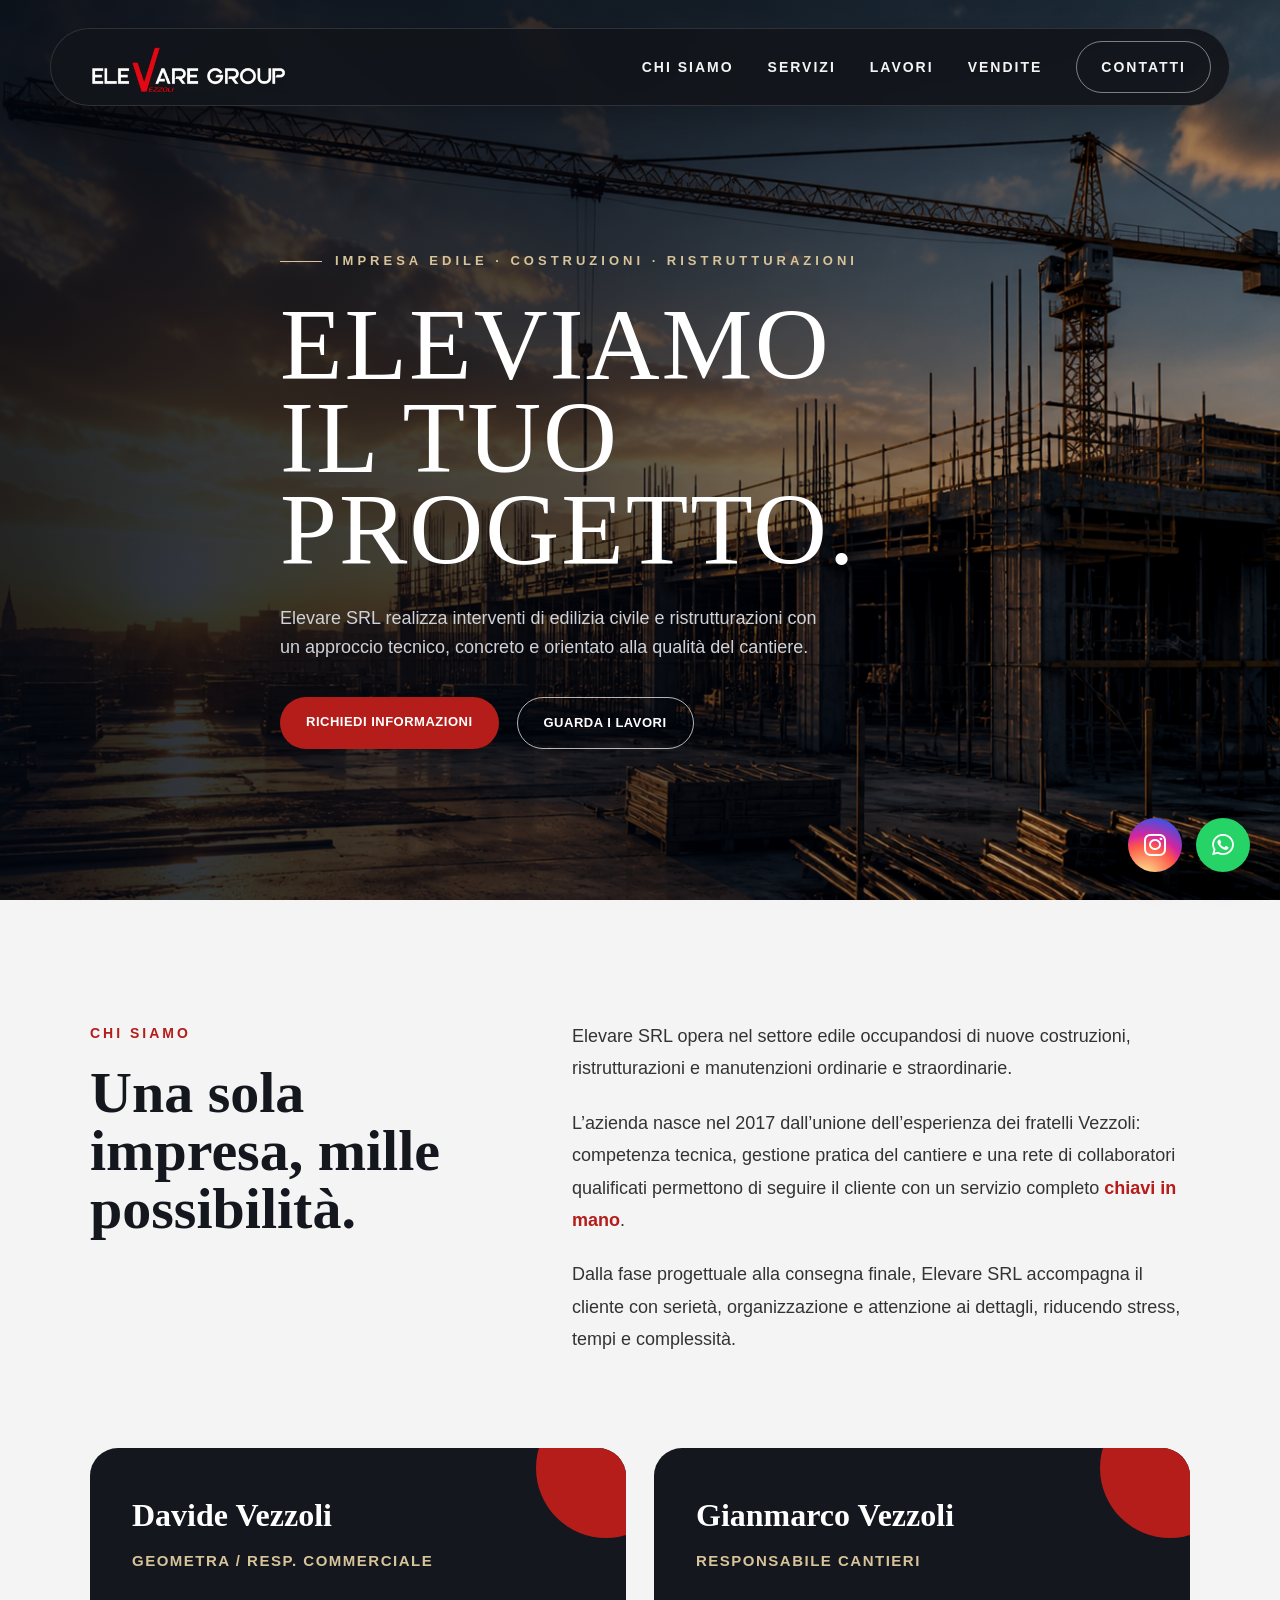
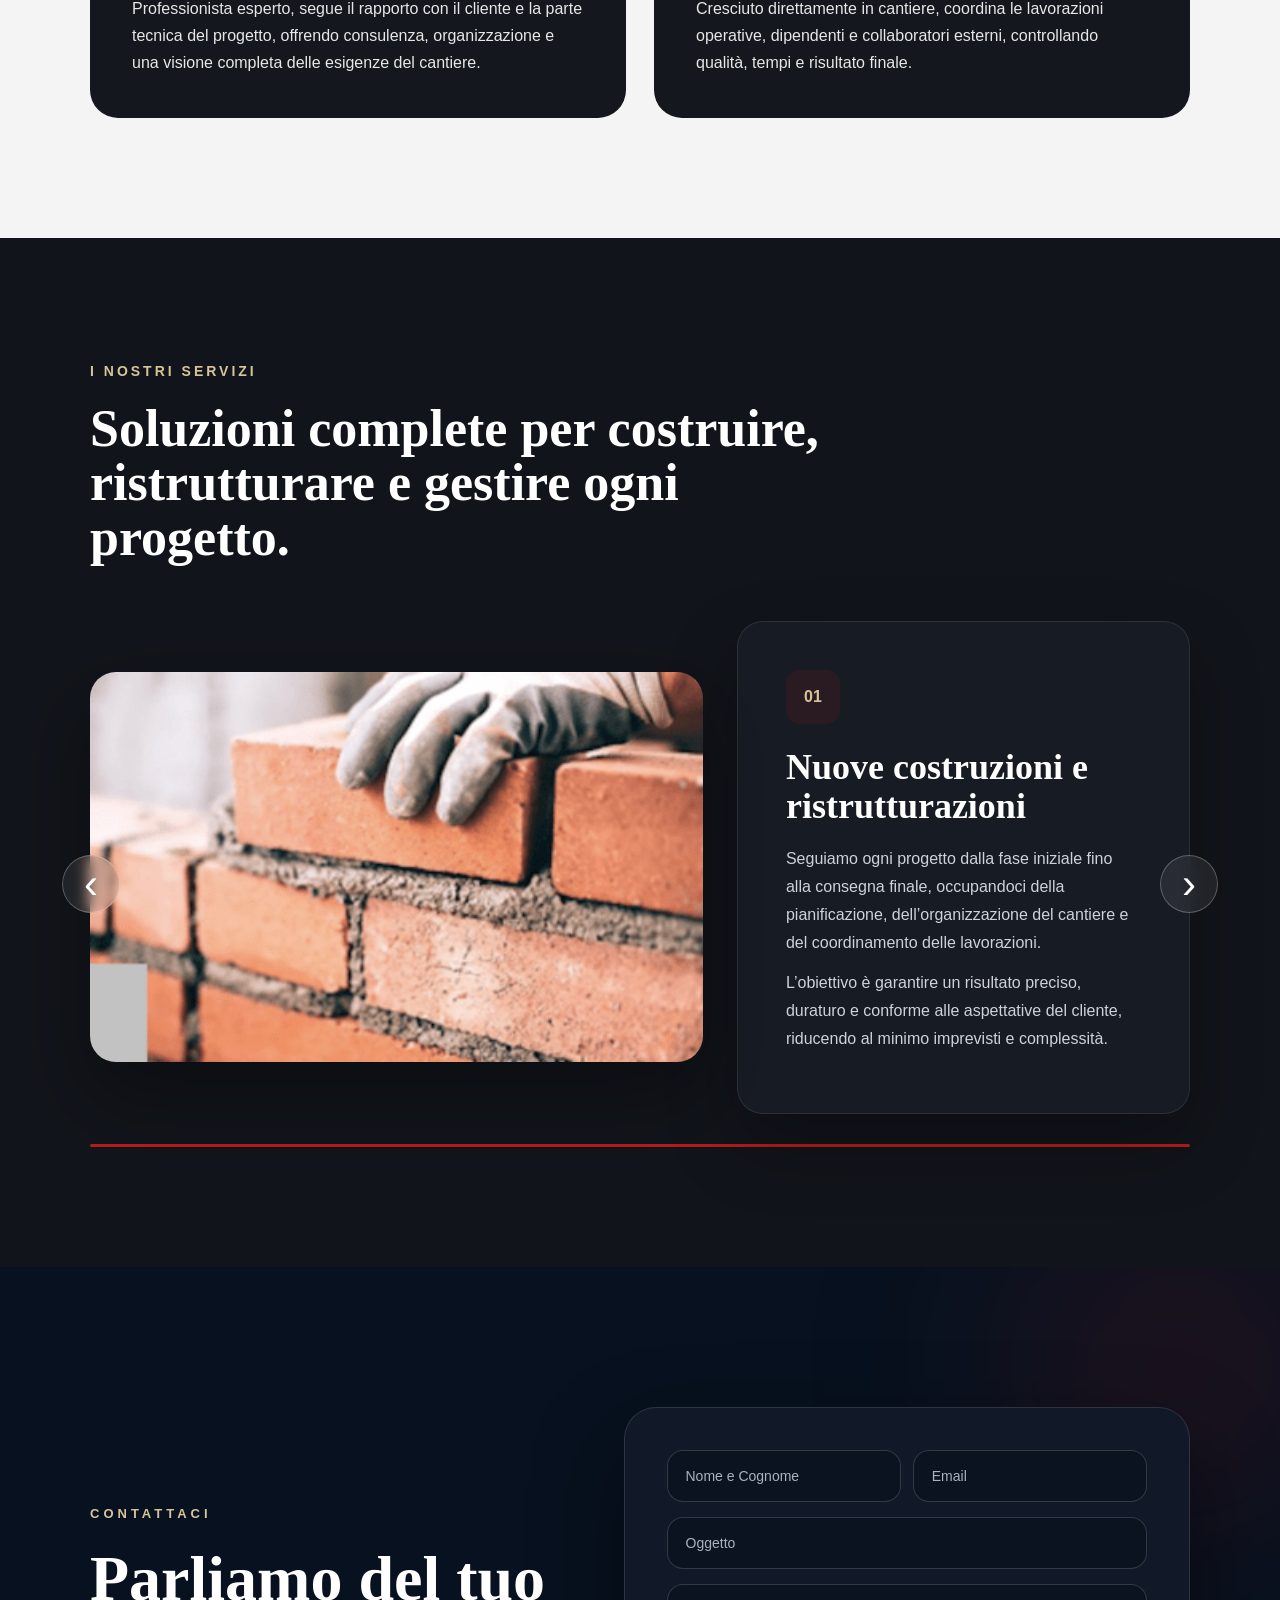
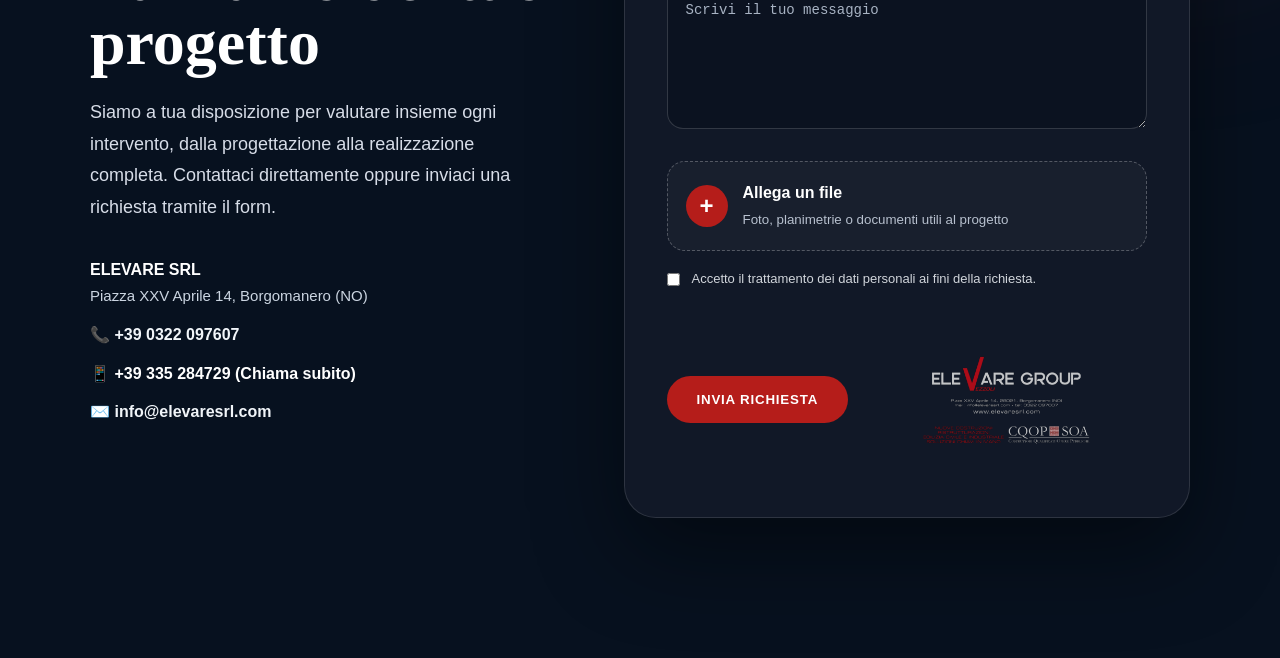
==== src/index.html @ e7abeb5a "aggiunto iubenda" ====
<!DOCTYPE html>
<html lang="it">

<head>
  <meta charset="UTF-8">
  <meta name="viewport" content="width=device-width, initial-scale=1.0">
  <title>Impresa Edile - Demo</title>

  <link rel="stylesheet" href="css/style.css">
  <script defer src="js/main.js"></script>
  <link rel="stylesheet" href="https://cdnjs.cloudflare.com/ajax/libs/font-awesome/6.5.0/css/all.min.css">
  <script defer src="js/include.js"></script>
  <script type="text/javascript"
    src="https://embeds.iubenda.com/widgets/48510498-5654-4aa4-aea5-aa3a579895fd.js"></script>
</head>

<body>

  <div id="header-placeholder"></div>

  <section class="hero">

    <div class="hero-bg"></div>

    <div class="container hero-content">
      <p class="hero-label">
        IMPRESA EDILE · COSTRUZIONI · RISTRUTTURAZIONI
      </p>

      <h1>
        ELEVIAMO<br>
        IL TUO<br>
        PROGETTO.
      </h1>

      <p class="hero-text">
        Elevare SRL realizza interventi di edilizia civile e ristrutturazioni
        con un approccio tecnico, concreto e orientato alla qualità del cantiere.
      </p>

      <div class="hero-buttons">
        <a href="#contatti" class="btn btn-red">RICHIEDI INFORMAZIONI</a>
        <a href="#lavori" class="btn btn-outline">GUARDA I LAVORI</a>
      </div>

    </div>

  </section>


  <section id="chi" class="about-section">
    <div class="container about-grid">

      <div class="about-title">
        <span>CHI SIAMO</span>
        <h2>Una sola impresa, mille possibilità.</h2>
      </div>

      <div class="about-text">
        <p>
          Elevare SRL opera nel settore edile occupandosi di nuove costruzioni,
          ristrutturazioni e manutenzioni ordinarie e straordinarie.
        </p>

        <p>
          L’azienda nasce nel 2017 dall’unione dell’esperienza dei fratelli Vezzoli:
          competenza tecnica, gestione pratica del cantiere e una rete di collaboratori
          qualificati permettono di seguire il cliente con un servizio completo
          <strong>chiavi in mano</strong>.
        </p>

        <p>
          Dalla fase progettuale alla consegna finale, Elevare SRL accompagna il cliente
          con serietà, organizzazione e attenzione ai dettagli, riducendo stress,
          tempi e complessità.
        </p>
      </div>

    </div>

    <div class="container responsabili">
      <div class="responsabile-card">
        <h3>Davide Vezzoli</h3>
        <h4>Geometra / Resp. commerciale</h4>
        <p>
          Professionista esperto, segue il rapporto con il cliente e la parte tecnica
          del progetto, offrendo consulenza, organizzazione e una visione completa
          delle esigenze del cantiere.
        </p>
      </div>

      <div class="responsabile-card">
        <h3>Gianmarco Vezzoli</h3>
        <h4>Responsabile cantieri</h4>
        <p>
          Cresciuto direttamente in cantiere, coordina le lavorazioni operative,
          dipendenti e collaboratori esterni, controllando qualità, tempi e risultato finale.
        </p>
      </div>
    </div>
  </section>

  <section id="servizi" class="services-slider-section">
    <div class="container">
      <div class="section-heading">
        <span>I NOSTRI SERVIZI</span>
        <h2>Soluzioni complete per costruire, ristrutturare e gestire ogni progetto.</h2>
      </div>

      <div class="services-slider">

        <button class="slider-btn prev" id="servicePrev">‹</button>

        <div class="services-wrapper">

          <div class="service-slide active">
            <div class="service-card-modern">
              <img src="image/nuove-costruzioni.png" alt="">
              <div class="content">
                <span>01</span>
                <h3>Nuove costruzioni e ristrutturazioni</h3>
                <p>Seguiamo ogni progetto dalla fase iniziale fino alla consegna finale, occupandoci della
                  pianificazione, dell’organizzazione del cantiere e del coordinamento delle lavorazioni.</p>
                <p>L’obiettivo è garantire un risultato preciso, duraturo e conforme alle aspettative del cliente,
                  riducendo al minimo imprevisti e complessità.</p>
              </div>
            </div>
          </div>

          <div class="service-slide">
            <div class="service-card-modern">
              <img src="image/materiali-finiture.png" alt="">
              <div class="content">
                <span>02</span>
                <h3>Materiali e finiture</h3>
                <p>Selezioniamo materiali affidabili e soluzioni tecniche adeguate per assicurare qualità strutturale e
                  resa estetica nel tempo.</p>
                <p>Ogni scelta viene valutata in base al progetto, per ottenere ambienti funzionali, curati nei dettagli
                  e coerenti con le esigenze del cliente.</p>
              </div>
            </div>
          </div>

          <div class="service-slide">
            <div class="service-card-modern">
              <img src="image/sistemi-tecnologici.png" alt="">
              <div class="content">
                <span>03</span>
                <h3>Sistemi tecnologici innovativi</h3>
                <p>Integriamo soluzioni moderne per migliorare comfort abitativo, efficienza energetica e gestione degli
                  spazi.</p>
                <p>Dall’impiantistica alle tecnologie costruttive, proponiamo interventi che rendono gli ambienti più
                  performanti e al passo con le esigenze attuali.</p>
              </div>
            </div>
          </div>

          <div class="service-slide">
            <div class="service-card-modern">
              <img src="image/retail-commerciale.png" alt="">
              <div class="content">
                <span>04</span>
                <h3>Retail, commerciale e industriale</h3>
                <p>Realizziamo interventi su negozi, uffici e spazi industriali, adattando ogni progetto alle specifiche
                  esigenze operative.</p>
                <p>Lavoriamo con organizzazione e tempi certi, garantendo continuità delle attività e risultati
                  funzionali e ben strutturati.</p>
              </div>
            </div>
          </div>

          <div class="service-slide">
            <div class="service-card-modern">
              <img src="image/gestione-pratiche.png" alt="">
              <div class="content">
                <span>05</span>
                <h3>Gestione pratiche</h3>
                <p>Affianchiamo il cliente nella gestione delle pratiche tecniche e burocratiche necessarie allo
                  sviluppo del progetto.</p>
                <p>Questo permette di semplificare il processo, evitare errori e affrontare ogni fase con maggiore
                  tranquillità e chiarezza.</p>
              </div>
            </div>
          </div>

          <div class="service-slide">
            <div class="service-card-modern">
              <img src="image/realizzazioni.png" alt="">
              <div class="content">
                <span>06</span>
                <h3>Chiavi in mano</h3>
                <p>Offriamo un servizio completo che comprende progettazione, gestione del cantiere e realizzazione
                  delle opere.</p>
                <p>Il cliente ha un unico referente e può contare su un lavoro coordinato, organizzato e pronto all’uso
                  senza ulteriori interventi.</p>
              </div>
            </div>
          </div>

        </div>

        <div class="slider-progress">
          <div class="progress-bar" id="progressBar"></div>
        </div>

        <button class="slider-btn next" id="serviceNext">›</button>

      </div>

      <div class="service-dots" id="serviceDots"></div>
    </div>
  </section>

  <div id="contact-placeholder"></div>

</body>

</html>
---- src/css/style.css ----
* {
  margin: 0;
  padding: 0;
  box-sizing: border-box;
}

html {
  scroll-behavior: smooth;
}

body {
  font-family: Arial, sans-serif;
  line-height: 1.6;
  background: #fff;
  color: #14171d;
}

.container {
  width: 90%;
  max-width: 1100px;
  margin: auto;
}

/* HEADER */

.site-header {
  position: fixed;
  top: 28px;
  left: 0;
  width: 100%;
  z-index: 9999;
  display: flex;
  justify-content: center;
  padding: 0 20px;
}

.header-pill {
  width: min(1180px, 100%);
  height: 78px;
  background: rgba(18, 21, 27, 0.92);
  border: 1px solid rgba(255, 255, 255, 0.12);
  border-radius: 42px;
  display: flex;
  align-items: center;
  justify-content: space-between;
  padding: 0 18px 0 32px;
  box-shadow: 0 18px 45px rgba(0, 0, 0, 0.25);
  backdrop-filter: blur(8px);
}

.logo img {
  height: 64px;
  width: auto;
  display: block;
}

.nav-menu {
  display: flex;
  align-items: center;
  gap: 34px;
}

.nav-menu a {
  color: #f4f4f4;
  text-decoration: none;
  font-size: 14px;
  font-weight: 800;
  letter-spacing: 2px;
  transition: 0.3s;
}

.nav-menu a:hover {
  color: #d7c49a;
}

.contact-link {
  border: 1px solid rgba(255, 255, 255, 0.45);
  padding: 14px 24px;
  border-radius: 30px;
}

.contact-link:hover {
  background: #fff;
  color: #111 !important;
}

.menu-toggle {
  display: none;
  background: none;
  color: white;
  border: 0;
  font-size: 30px;
  cursor: pointer;
}

/* HERO */

.hero {
  position: relative;
  min-height: 100vh;
  display: flex;
  align-items: center;
  overflow: hidden;
  background: #0f131a;
  color: white;
}

/* IMMAGINE FULLSCREEN */
.hero-bg {
  position: absolute;
  inset: 0;
  background: url("../image/hero.png") center/cover no-repeat;
  z-index: 0;
  filter: brightness(0.85) contrast(1.05);
}

/* OVERLAY SCURO PER LEGGIBILITÀ */
.hero-bg::after {
  content: "";
  position: absolute;
  inset: 0;
  background: linear-gradient(
    to right,
    rgba(10, 15, 25, 0.85) 0%,
    rgba(10, 15, 25, 0.65) 45%,
    rgba(10, 15, 25, 0.3) 75%,
    rgba(10, 15, 25, 0.1) 100%
  );
}

/* CONTENUTO */
.hero-content {
  position: relative;
  z-index: 2;
  padding-top: 100px;
  max-width: 720px;
}

/* LABEL */
.hero-label {
  font-size: 13px;
  letter-spacing: 4px;
  font-weight: 800;
  color: #d7c49a;
  margin-bottom: 28px;
  position: relative;
  padding-left: 55px;
}

.hero-label::before {
  content: "";
  width: 42px;
  height: 1px;
  background: #d7c49a;
  position: absolute;
  left: 0;
  top: 50%;
}

/* TITOLO */
.hero h1 {
  font-family: Georgia, "Times New Roman", serif;
  font-size: clamp(58px, 8vw, 110px);
  line-height: 0.9;
  letter-spacing: 2px;
  font-weight: 500;
  margin-bottom: 28px;
}

/* TESTO */
.hero-text {
  max-width: 540px;
  font-size: 18px;
  line-height: 1.6;
  color: #cfd2d8;
  margin-bottom: 35px;
}

/* BOTTONI */
.hero-buttons {
  display: flex;
  gap: 18px;
  flex-wrap: wrap;
}

.btn {
  display: inline-block;
  padding: 15px 26px;
  border-radius: 40px;
  font-size: 13px;
  font-weight: 800;
  text-decoration: none;
  letter-spacing: 0.5px;
  transition: 0.3s ease;
}

.btn-red {
  background: #b51d1a;
  color: white;
}

.btn-red:hover {
  background: #8f1715;
}

.btn-outline {
  color: white;
  border: 1px solid rgba(255, 255, 255, 0.7);
}

.btn-outline:hover {
  background: rgba(255, 255, 255, 0.1);
}

/* MOBILE */
@media (max-width: 900px) {
  .hero-content {
    padding-top: 140px;
  }

  .hero h1 {
    font-size: 48px;
  }

  .hero-text {
    font-size: 16px;
  }
}

/* SOCIAL */

.social-fixed {
  position: fixed;
  right: 30px;
  bottom: 28px;
  display: flex;
  gap: 14px;
  z-index: 9999;
}

.social-fixed a {
  width: 54px;
  height: 54px;
  border-radius: 50%;
  color: white;
  display: grid;
  place-items: center;
  font-size: 25px;
  text-decoration: none;
  box-shadow: 0 10px 25px rgba(0, 0, 0, 0.25);
}

.instagram {
  background: radial-gradient(
    circle at 30% 110%,
    #fdf497 0%,
    #fd5949 45%,
    #d6249f 60%,
    #285aeb 90%
  );
}

.whatsapp {
  background: #25d366;
}

/* CHI SIAMO */

.about-section {
  background: #f4f4f4;
  padding: 120px 0;
}

.about-grid {
  display: grid;
  grid-template-columns: 0.8fr 1.2fr;
  gap: 70px;
  align-items: start;
}

.about-title span,
.section-heading span {
  color: #b51d1a;
  font-weight: 900;
  letter-spacing: 3px;
  font-size: 14px;
}

.about-title h2 {
  margin-top: 18px;
  font-family: Georgia, "Times New Roman", serif;
  font-size: 58px;
  line-height: 1;
  color: #14171d;
  max-width: 420px;
}

.about-text p {
  font-size: 18px;
  line-height: 1.8;
  color: #333;
  margin-bottom: 22px;
}

.about-text strong {
  color: #b51d1a;
}

.responsabili {
  margin-top: 70px;
  display: grid;
  grid-template-columns: repeat(2, 1fr);
  gap: 28px;
}

.responsabile-card {
  background: #14171d;
  color: white;
  padding: 42px;
  border-radius: 28px;
  position: relative;
  overflow: hidden;
}

.responsabile-card::before {
  content: "";
  position: absolute;
  width: 140px;
  height: 140px;
  background: #b51d1a;
  border-radius: 50%;
  right: -50px;
  top: -50px;
}

.responsabile-card h3 {
  font-family: Georgia, "Times New Roman", serif;
  font-size: 32px;
  margin-bottom: 8px;
  position: relative;
  z-index: 1;
}

.responsabile-card h4 {
  color: #d7c49a;
  font-size: 15px;
  text-transform: uppercase;
  letter-spacing: 1.5px;
  margin-bottom: 22px;
  position: relative;
  z-index: 1;
}

.responsabile-card p {
  font-size: 16px;
  line-height: 1.7;
  color: #e7e7e7;
  position: relative;
  z-index: 1;
}

/* SERVIZI SLIDER */

.services-slider-section {
  background: #11141a;
  color: white;
  padding: 120px 0;
  overflow: hidden;
}

.services-slider-section .section-heading {
  max-width: 760px;
  margin-bottom: 55px;
}

.services-slider-section .section-heading span {
  color: #d7c49a;
  font-weight: 900;
  letter-spacing: 3px;
  font-size: 14px;
}

.services-slider-section .section-heading h2 {
  margin-top: 18px;
  font-family: Georgia, "Times New Roman", serif;
  font-size: 52px;
  line-height: 1.05;
  color: white;
}

.services-slider {
  position: relative;
  min-height: 520px;
}

.services-wrapper {
  position: relative;
}

.service-slide {
  display: none;
}

.service-slide.active {
  display: grid;
  grid-template-columns: 1.15fr 0.85fr;
  gap: 34px;
  align-items: center;
  animation: slideFade 0.7s cubic-bezier(0.22, 0.61, 0.36, 1);
}

@keyframes slideFade {
  from {
    opacity: 0;
    transform: translateY(18px) scale(0.98);
  }

  to {
    opacity: 1;
    transform: translateY(0) scale(1);
  }
}

.service-card-modern {
  display: contents;
}

.service-card-modern img {
  width: 100%;
  height: 390px;
  object-fit: cover;
  border-radius: 26px;
  box-shadow: 0 35px 80px rgba(0, 0, 0, 0.35);
  filter: grayscale(15%);
}

.service-card-modern .content {
  background: #171b23;
  border: 1px solid rgba(255, 255, 255, 0.09);
  border-radius: 26px;
  padding: 48px;
  box-shadow: 0 30px 70px rgba(0, 0, 0, 0.28);
}

.service-card-modern span {
  display: inline-flex;
  align-items: center;
  justify-content: center;
  width: 54px;
  height: 54px;
  border-radius: 14px;
  background: rgba(181, 29, 26, 0.12);
  color: #d7c49a;
  font-weight: 900;
  margin-bottom: 24px;
}

.service-card-modern h3 {
  font-family: Georgia, "Times New Roman", serif;
  font-size: 36px;
  line-height: 1.1;
  color: white;
  margin-bottom: 18px;
}

.service-card-modern p {
  font-size: 16px;
  color: #cfd2d8;
  line-height: 1.75;
  margin-bottom: 12px;
}

.slider-btn {
  position: absolute;
  top: 50%;
  transform: translateY(-50%);
  z-index: 5;
  width: 58px;
  height: 58px;
  border-radius: 50%;
  border: 1px solid rgba(255, 255, 255, 0.25);
  background: rgba(255, 255, 255, 0.08);
  color: white;
  font-size: 42px;
  cursor: pointer;
  backdrop-filter: blur(8px);
  transition: 0.3s;
}

.slider-btn:hover {
  background: #b51d1a;
}

.slider-btn.prev {
  left: -28px;
}

.slider-btn.next {
  right: -28px;
}

.slider-progress {
  width: 100%;
  height: 3px;
  background: rgba(255, 255, 255, 0.15);
  margin-top: 30px;
  border-radius: 10px;
  overflow: hidden;
}

.progress-bar {
  height: 100%;
  width: 0%;
  background: #b51d1a;
  transition: width linear;
}

/* RESPONSIVE */

@media (max-width: 900px) {
  .hero-dark {
    width: 100%;
    clip-path: none;
    background: rgba(20, 23, 29, 0.88);
  }

  .hero-image {
    width: 100%;
  }

  .hero-content {
    padding-top: 120px;
  }

  .hero h1 {
    font-size: 58px;
  }

  .hero-text {
    font-size: 17px;
  }

  .hero-buttons {
    flex-direction: column;
    align-items: flex-start;
  }

  .year-bg {
    left: 20px;
    bottom: -45px;
    font-size: 110px;
  }

  .about-grid,
  .responsabili {
    grid-template-columns: 1fr;
  }

  .about-title h2 {
    font-size: 42px;
  }

  .service-slide.active {
    grid-template-columns: 1fr;
  }

  .service-card-modern img {
    height: 280px;
  }

  .service-card-modern .content {
    padding: 32px;
  }

  .service-card-modern h3 {
    font-size: 30px;
  }

  .slider-btn.prev {
    left: 12px;
  }

  .slider-btn.next {
    right: 12px;
  }
}

@media (max-width: 850px) {
  .site-header {
    top: 14px;
  }

  .header-pill {
    height: 68px;
    padding: 0 20px;
  }

  .logo img {
    height: 52px;
  }

  .nav-menu {
    position: absolute;
    top: 82px;
    left: 20px;
    right: 20px;
    background: rgba(18, 21, 27, 0.98);
    border-radius: 26px;
    padding: 25px;
    display: none;
    flex-direction: column;
    align-items: flex-start;
  }

  .nav-menu.active {
    display: flex;
  }

  .menu-toggle {
    display: block;
  }
}

@media (max-width: 600px) {
  .service-card-modern .content {
    padding: 28px;
  }

  .service-card-modern h3 {
    font-size: 26px;
  }

  .slider-btn {
    width: 46px;
    height: 46px;
    font-size: 32px;
  }

  .social-fixed {
    right: 18px;
    bottom: 18px;
  }

  .social-fixed a {
    width: 48px;
    height: 48px;
  }
}

/* CONTACT PREMIUM */

.contact-section {
  background: #07111f;
  padding: 140px 0;
  position: relative;
  overflow: hidden;
}

.contact-section::before {
  content: "";
  position: absolute;
  width: 520px;
  height: 520px;
  background: radial-gradient(circle, rgba(181, 29, 26, 0.18), transparent 70%);
  top: -160px;
  right: -160px;
  filter: blur(90px);
}

.contact-grid {
  position: relative;
  z-index: 1;
  display: grid;
  grid-template-columns: 0.9fr 1.1fr;
  gap: 70px;
  align-items: center;
}

/* TESTO */

.contact-info span {
  color: #d7c49a;
  letter-spacing: 4px;
  font-size: 13px;
  font-weight: 900;
}

.contact-info h2 {
  font-family: Georgia, "Times New Roman", serif;
  font-size: 64px;
  line-height: 1;
  color: #ffffff;
  margin: 22px 0;
}

.contact-info p {
  color: #d7dde8;
  font-size: 18px;
  line-height: 1.75;
  max-width: 460px;
}

.contact-details {
  margin-top: 34px;
  display: flex;
  flex-direction: column;
  gap: 13px;
}

.contact-details strong {
  color: #ffffff;
}

.contact-details p {
  color: #cbd5e1;
  font-size: 15px;
}

.contact-details a {
  color: #f1f5f9;
  text-decoration: none;
  font-weight: 700;
  transition: 0.3s;
}

.contact-details a:hover {
  color: #d7c49a;
}

.primary-call {
  color: #ffffff !important;
}

/* FORM CARD */

.contact-form {
  background: #111827;
  border: 1px solid rgba(255, 255, 255, 0.12);
  border-radius: 32px;
  padding: 42px;
  box-shadow: 0 35px 90px rgba(0, 0, 0, 0.45);
}

/* INPUT */

.contact-form input,
.contact-form textarea {
  width: 100%;
  padding: 17px 18px;
  border-radius: 16px;
  border: 1px solid rgba(255, 255, 255, 0.16);
  background: #0b1220;
  color: #ffffff;
  margin-bottom: 15px;
  font-size: 14px;
  outline: none;
}

.contact-form input::placeholder,
.contact-form textarea::placeholder {
  color: #a8b3c3;
}

.contact-form input:focus,
.contact-form textarea:focus {
  border-color: #b51d1a;
  box-shadow: 0 0 0 1px #b51d1a;
}

.contact-form textarea {
  min-height: 145px;
  resize: vertical;
}

/* ROW */

.form-row {
  display: flex;
  gap: 12px;
}

.form-row input {
  flex: 1;
}

/* FILE */

.file-upload {
  background: rgba(255, 255, 255, 0.03);
  border: 1px dashed rgba(255, 255, 255, 0.26);
  padding: 18px;
  border-radius: 18px;
  display: flex;
  align-items: center;
  gap: 15px;
  cursor: pointer;
  margin-top: 10px;
  margin-bottom: 18px;
  color: #ffffff;
}

.file-upload input {
  display: none;
}

.file-upload span {
  min-width: 42px;
  height: 42px;
  border-radius: 50%;
  background: #b51d1a;
  display: grid;
  place-items: center;
  font-size: 24px;
  font-weight: 800;
}

.file-upload strong {
  color: #ffffff;
  display: block;
}

.file-upload small {
  color: #b7c0ce;
}

/* PRIVACY */

.privacy-check {
  display: flex;
  gap: 12px;
  align-items: flex-start;
  font-size: 13px;
  line-height: 1.5;
  margin: 18px 0 24px;
  color: #d1d5db;
}

.privacy-check input {
  width: auto;
  margin-top: 4px;
}

/* BUTTON */

.submit-btn {
  background: #b51d1a;
  color: white;
  padding: 16px 30px;
  border-radius: 40px;
  border: none;
  font-weight: 900;
  letter-spacing: 0.8px;
  cursor: pointer;
  transition: 0.3s;
}

.submit-btn:hover {
  transform: translateY(-2px);
  background: #d62825;
}

/* MOBILE */

@media (max-width: 900px) {
  .contact-section {
    padding: 90px 0;
  }

  .contact-grid {
    grid-template-columns: 1fr;
  }

  .contact-info h2 {
    font-size: 42px;
  }

  .form-row {
    flex-direction: column;
    gap: 0;
  }

  .contact-form {
    padding: 28px;
  }
}

.contact-brand {
  margin-top: 50px;
}

.contact-brand img {
  width: 100%;
  max-width: 420px;
  border-radius: 18px;
  opacity: 0.9;
  transition: 0.3s ease;
}

.contact-brand img:hover {
  opacity: 1;
  transform: translateY(-4px);
}

.submit-area {
  display: flex;
  align-items: center;
  gap: 25px;
  margin-top: 10px;
}

.submit-logo {
  height: 150px;
  opacity: 0.75;
  transition: 0.3s ease;
}

.submit-logo:hover {
  opacity: 1;
  transform: translateY(-2px);
}

@media (max-width: 600px) {
  .submit-area {
    flex-direction: column;
    align-items: flex-start;
    gap: 22px;
  }

  .submit-btn {
    width: 100%;
    max-width: 220px;
    text-align: center;
  }

  .submit-logo {
    height: auto;
    width: 100%;
    max-width: 230px;
    align-self: center;
    opacity: 0.75;
  }

  .social-fixed {
    right: 18px;
    bottom: 18px;
  }
}
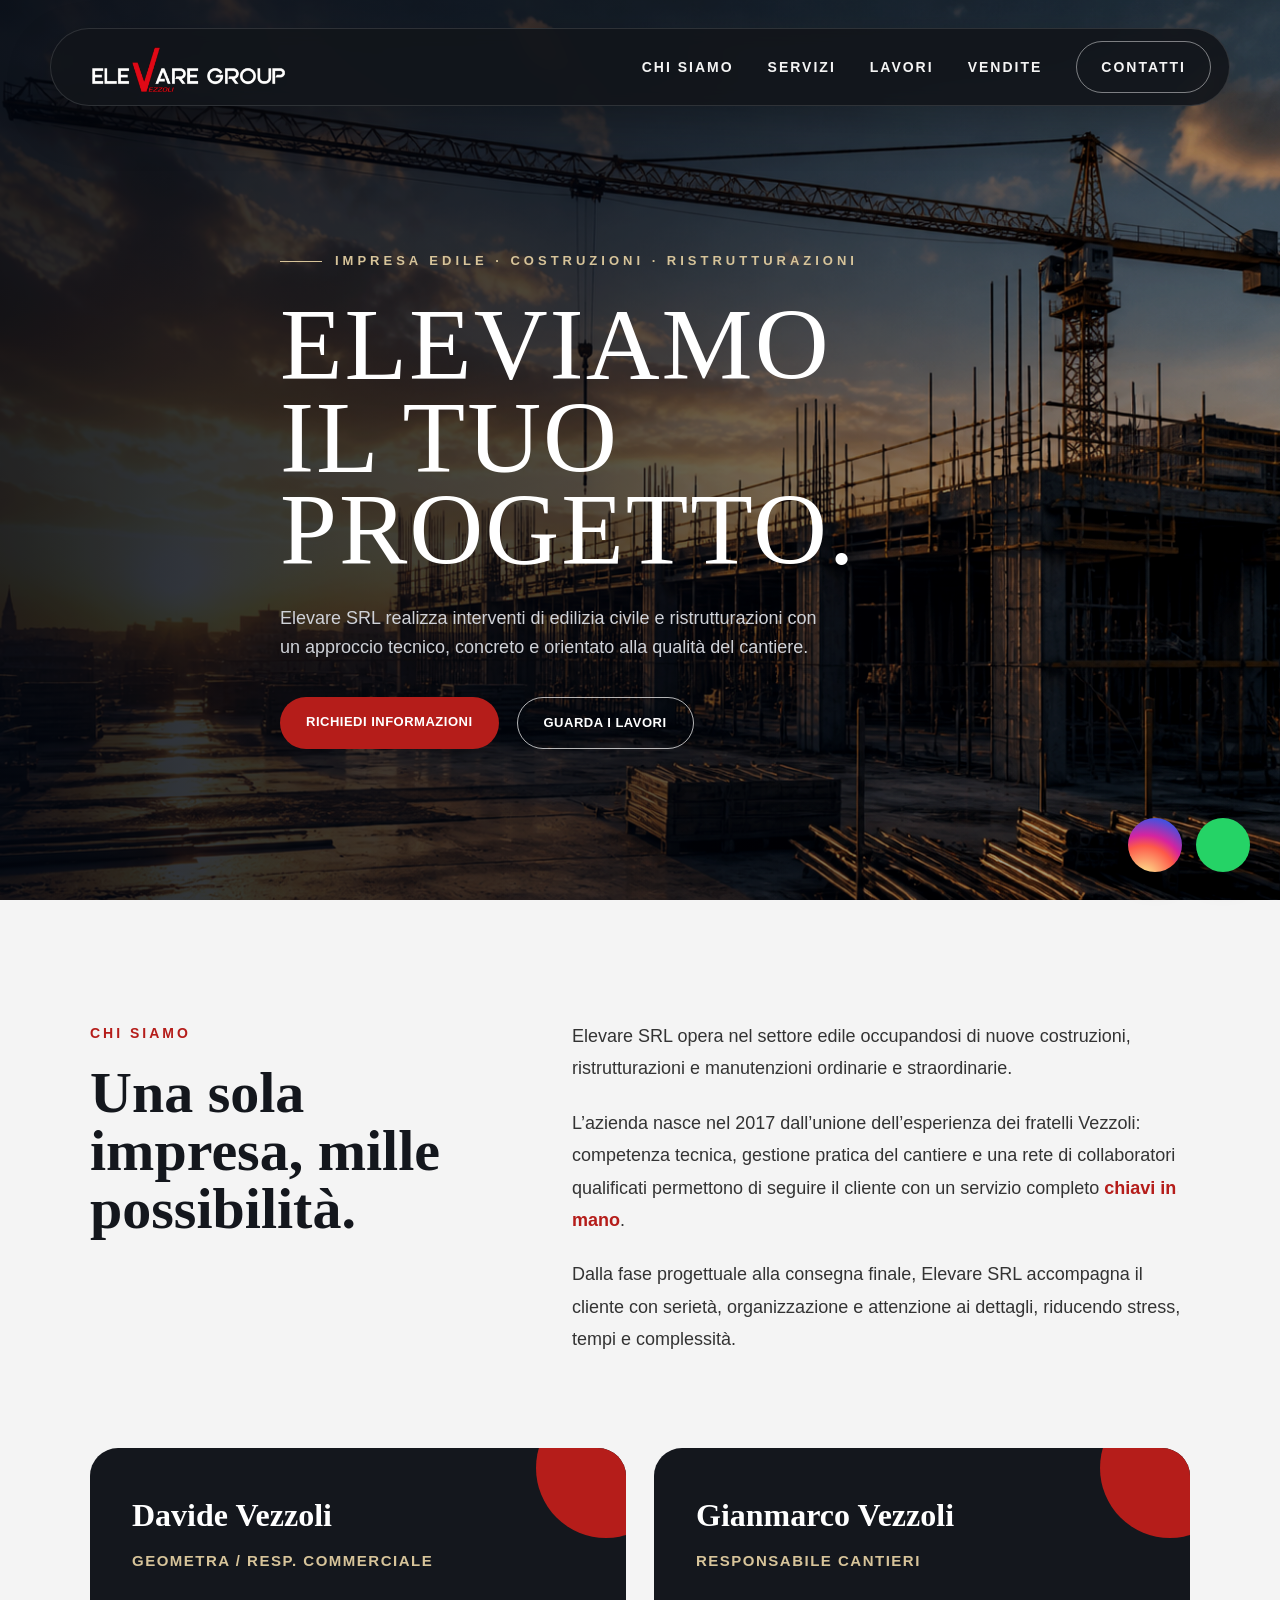
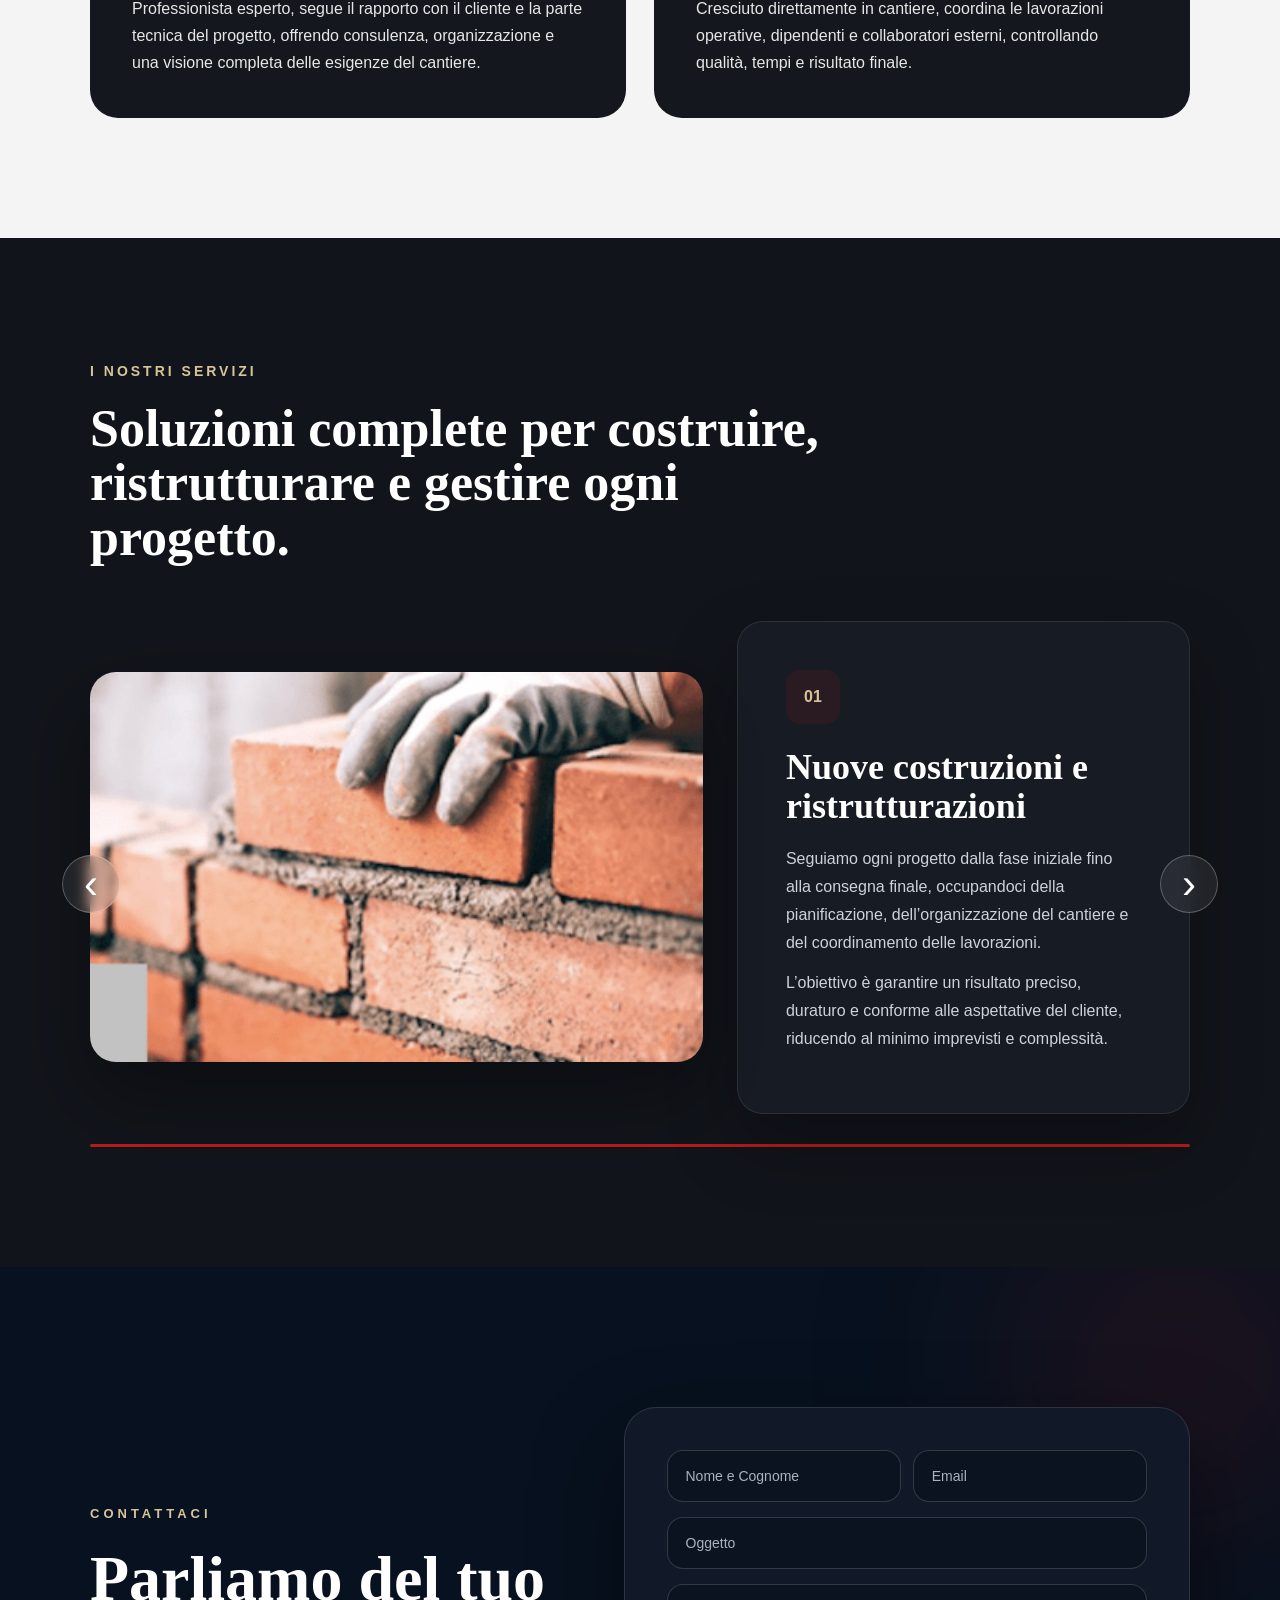
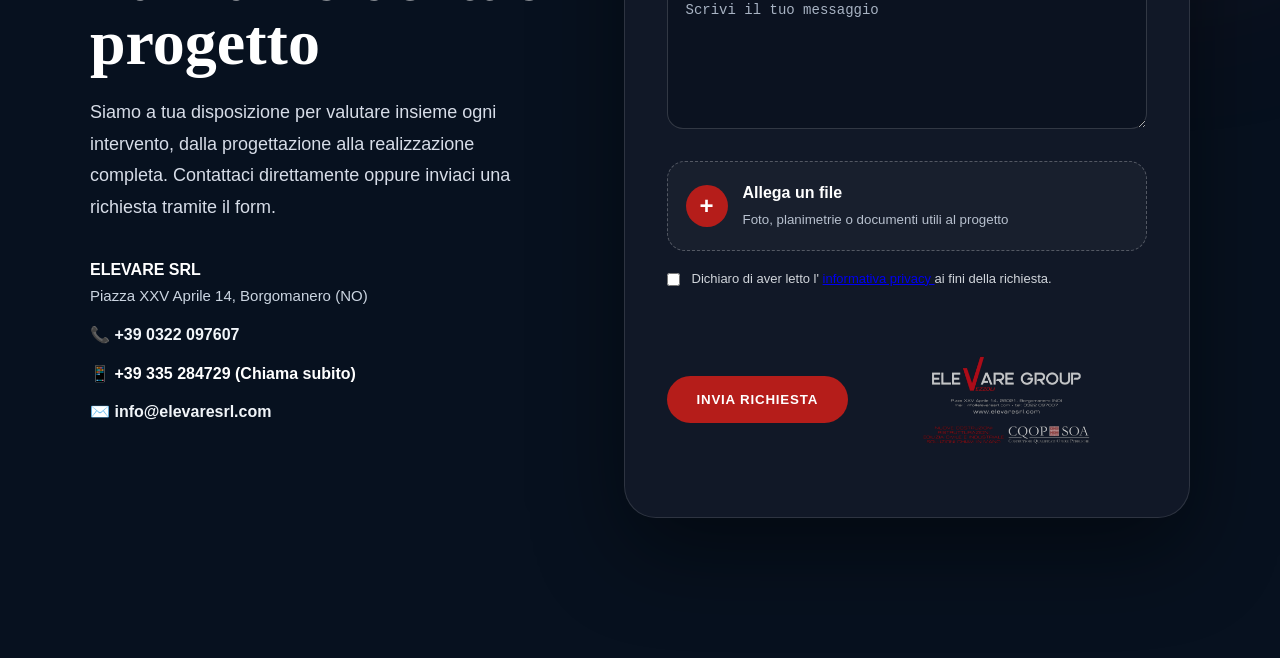
==== commit 3599564a: "tolto clodfire" ====
--- a/src/index.html
+++ b/src/index.html
@@ -8,8 +8,8 @@
 
   <link rel="stylesheet" href="css/style.css">
   <script defer src="js/main.js"></script>
-  <link rel="stylesheet" href="https://cdnjs.cloudflare.com/ajax/libs/font-awesome/6.5.0/css/all.min.css">
   <script defer src="js/include.js"></script>
+  <script src="js/iubenda.js"></script>
   <script type="text/javascript"
     src="https://embeds.iubenda.com/widgets/48510498-5654-4aa4-aea5-aa3a579895fd.js"></script>
 </head>
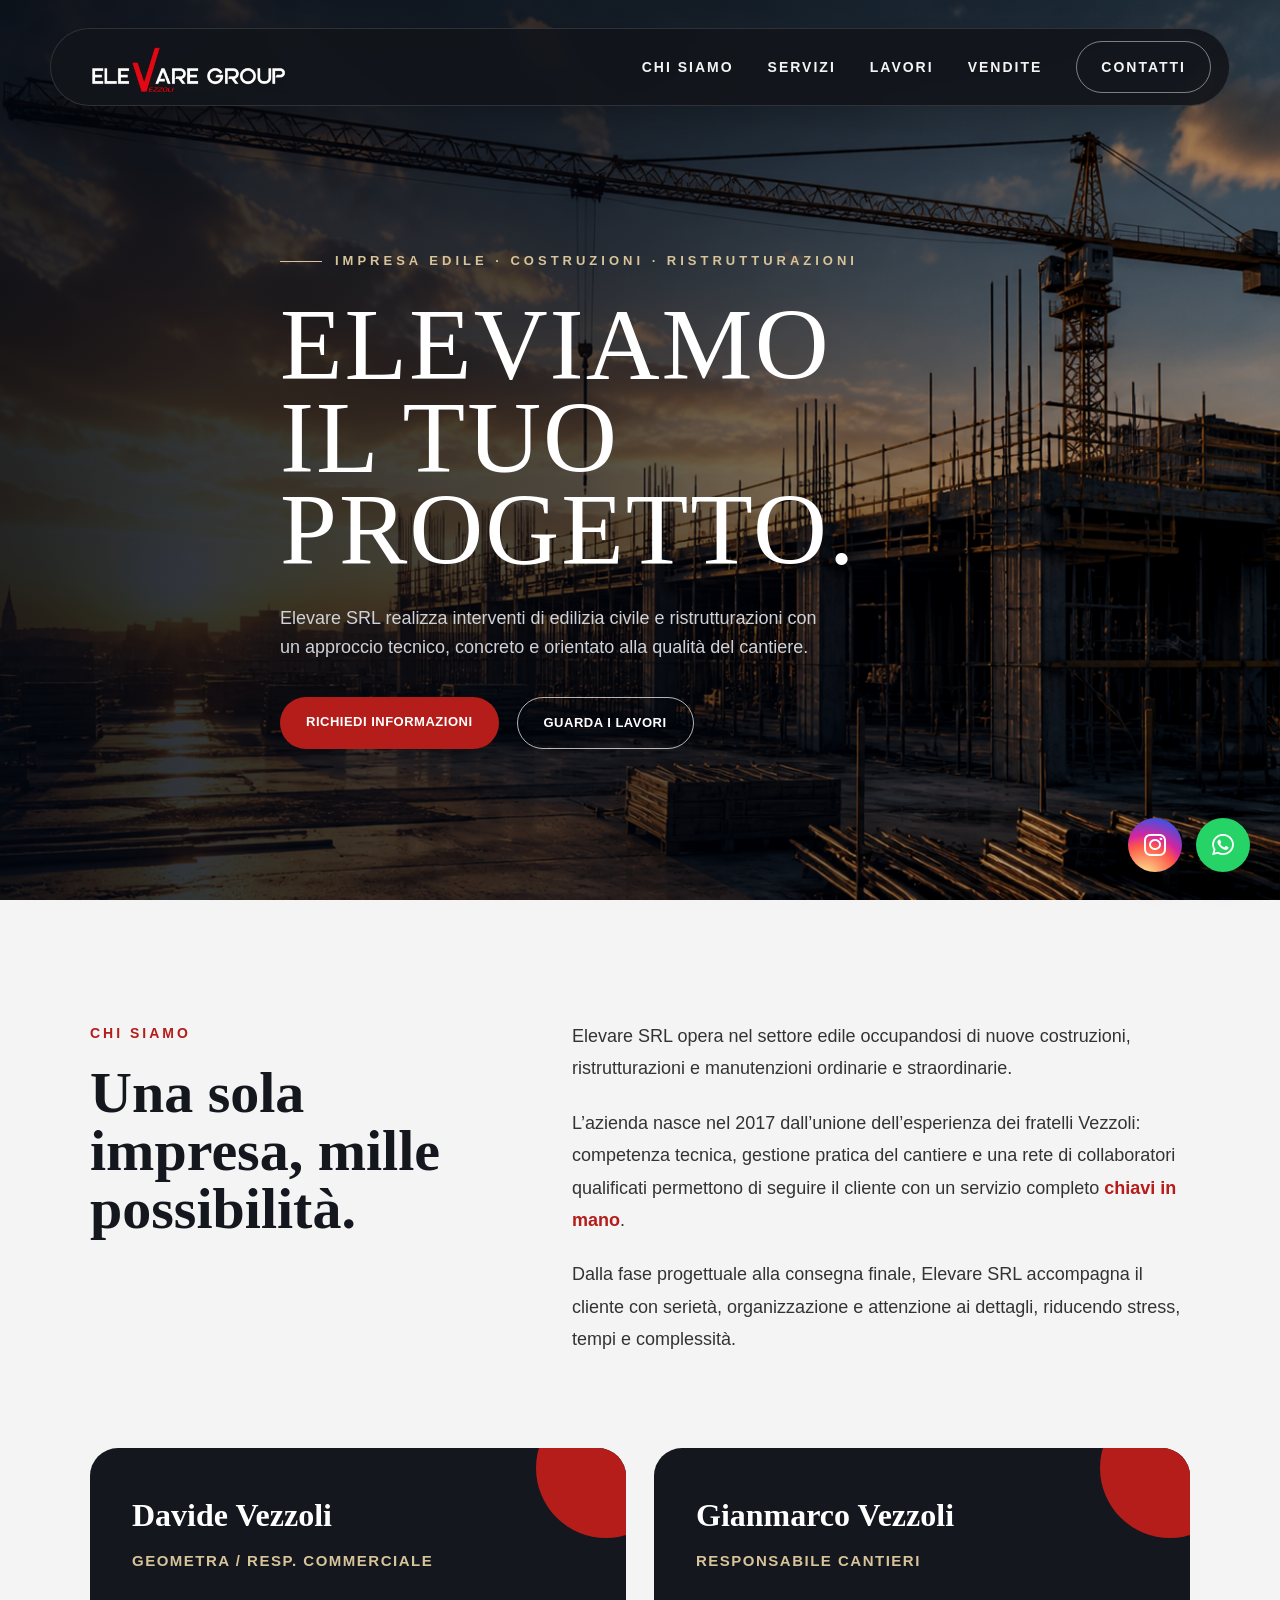
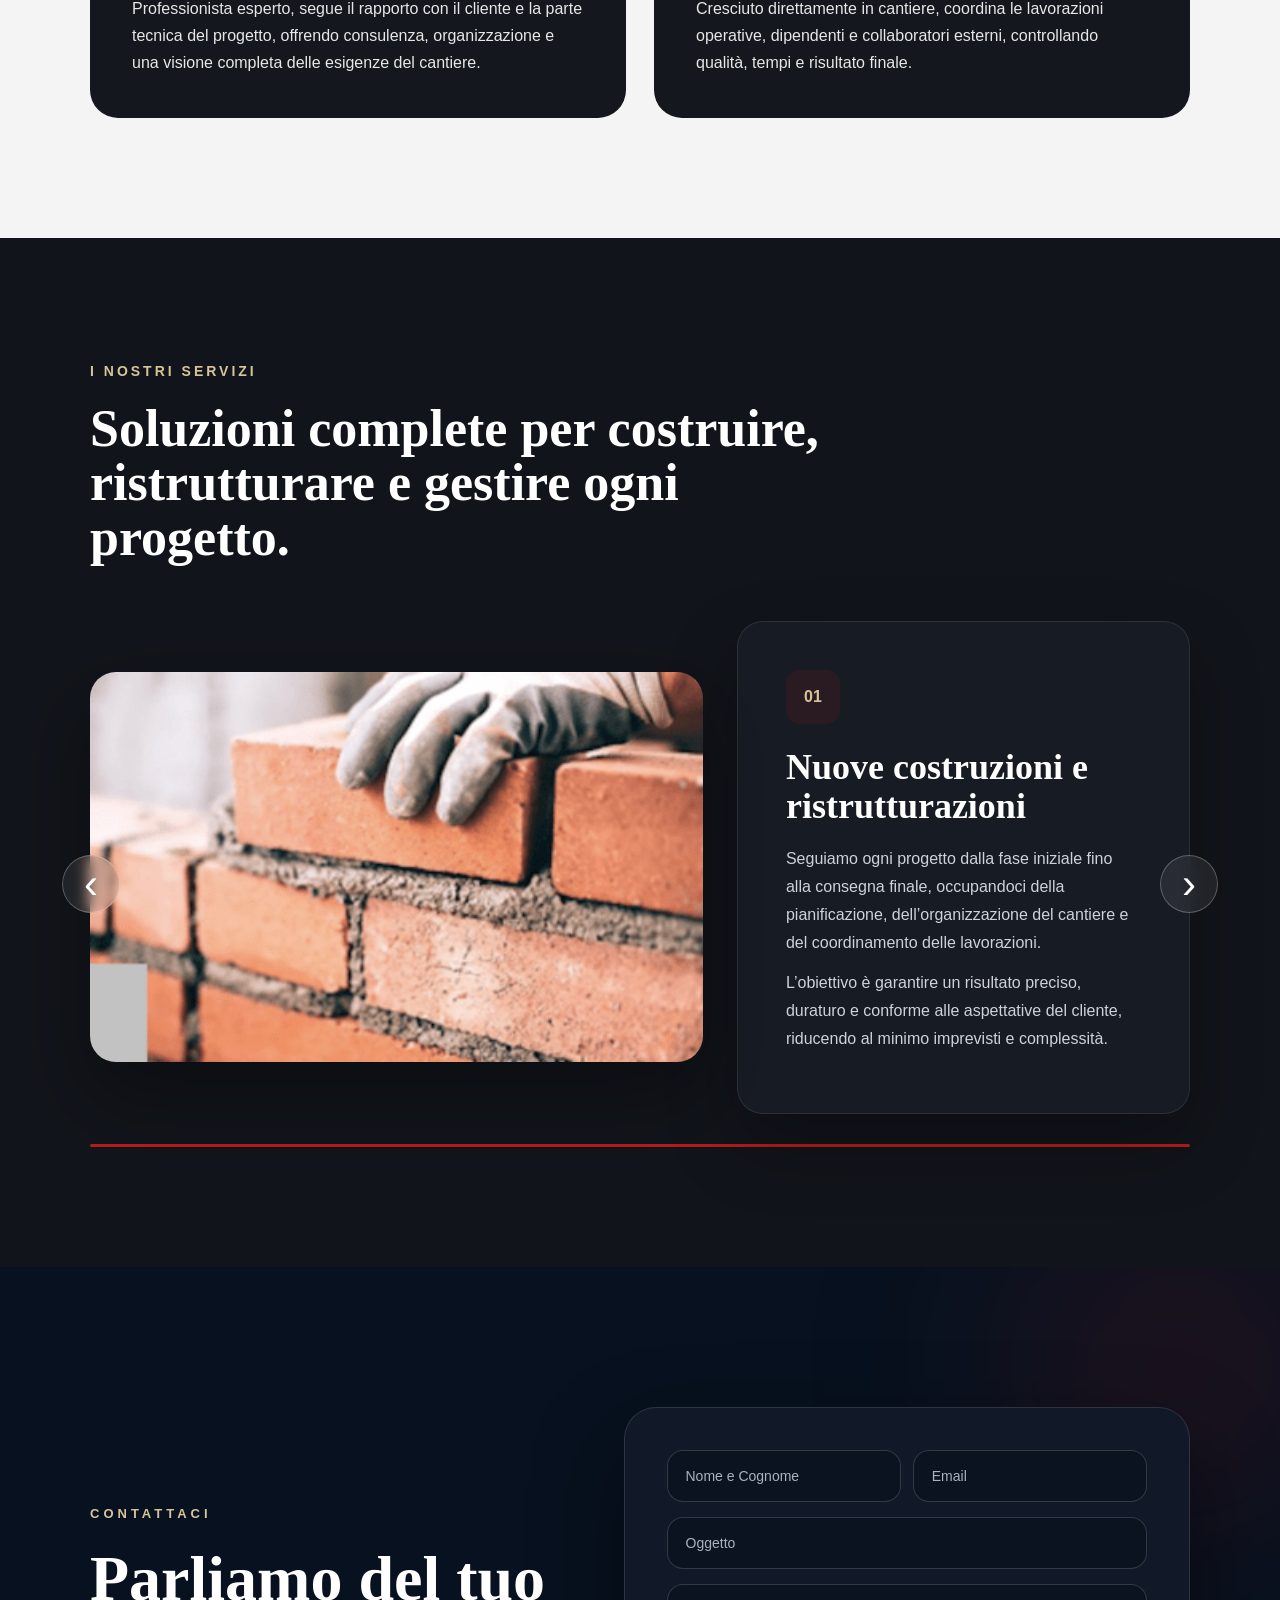
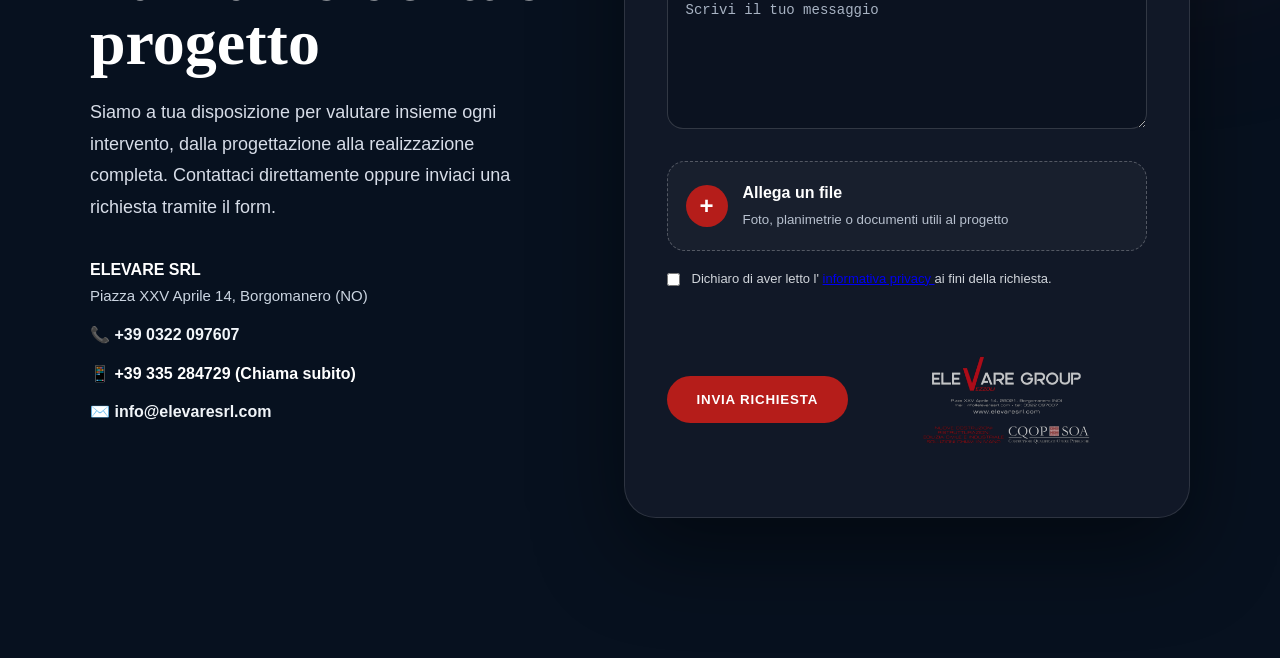
==== commit 800dcc57: "modificato per informativa prvacy" ====
--- a/src/index.html
+++ b/src/index.html
@@ -10,6 +10,7 @@
   <script defer src="js/main.js"></script>
   <script defer src="js/include.js"></script>
   <script src="js/iubenda.js"></script>
+  <link rel="stylesheet" href="https://cdnjs.cloudflare.com/ajax/libs/font-awesome/6.5.0/css/all.min.css">
   <script type="text/javascript"
     src="https://embeds.iubenda.com/widgets/48510498-5654-4aa4-aea5-aa3a579895fd.js"></script>
 </head>
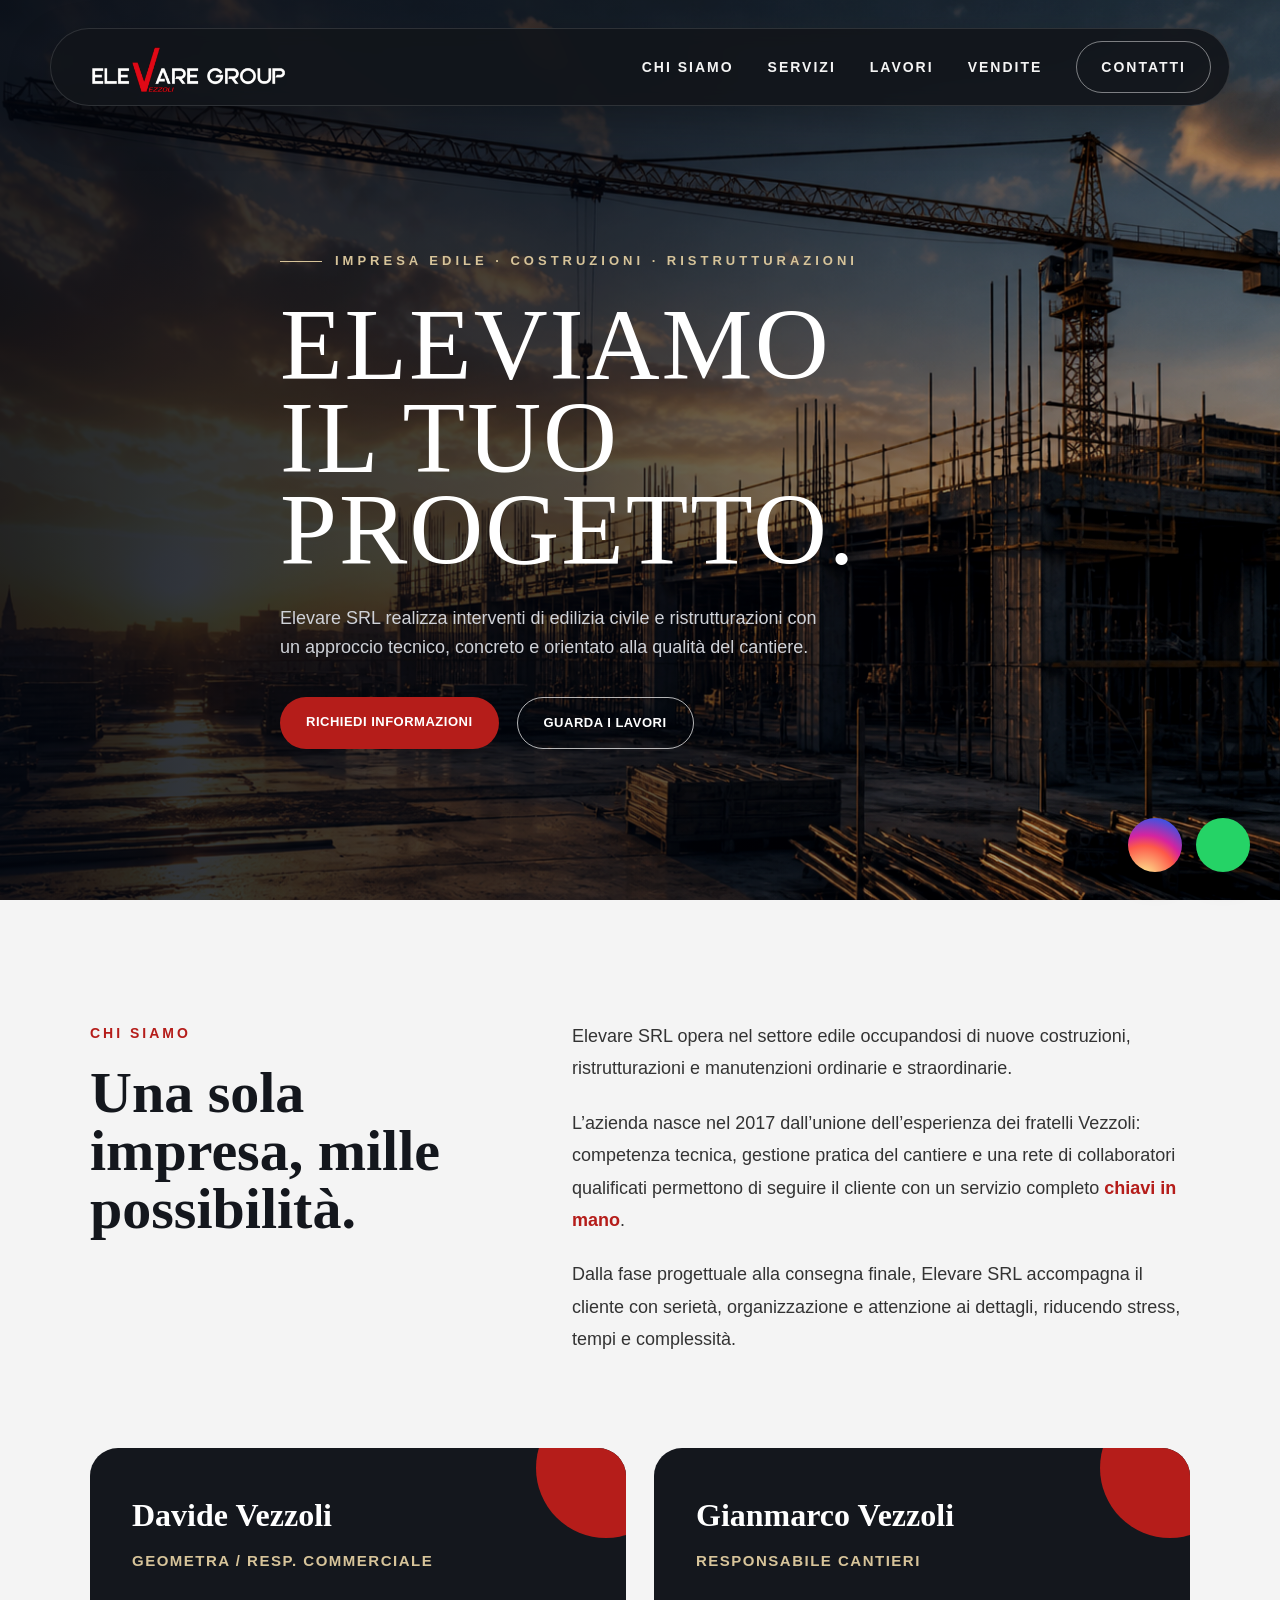
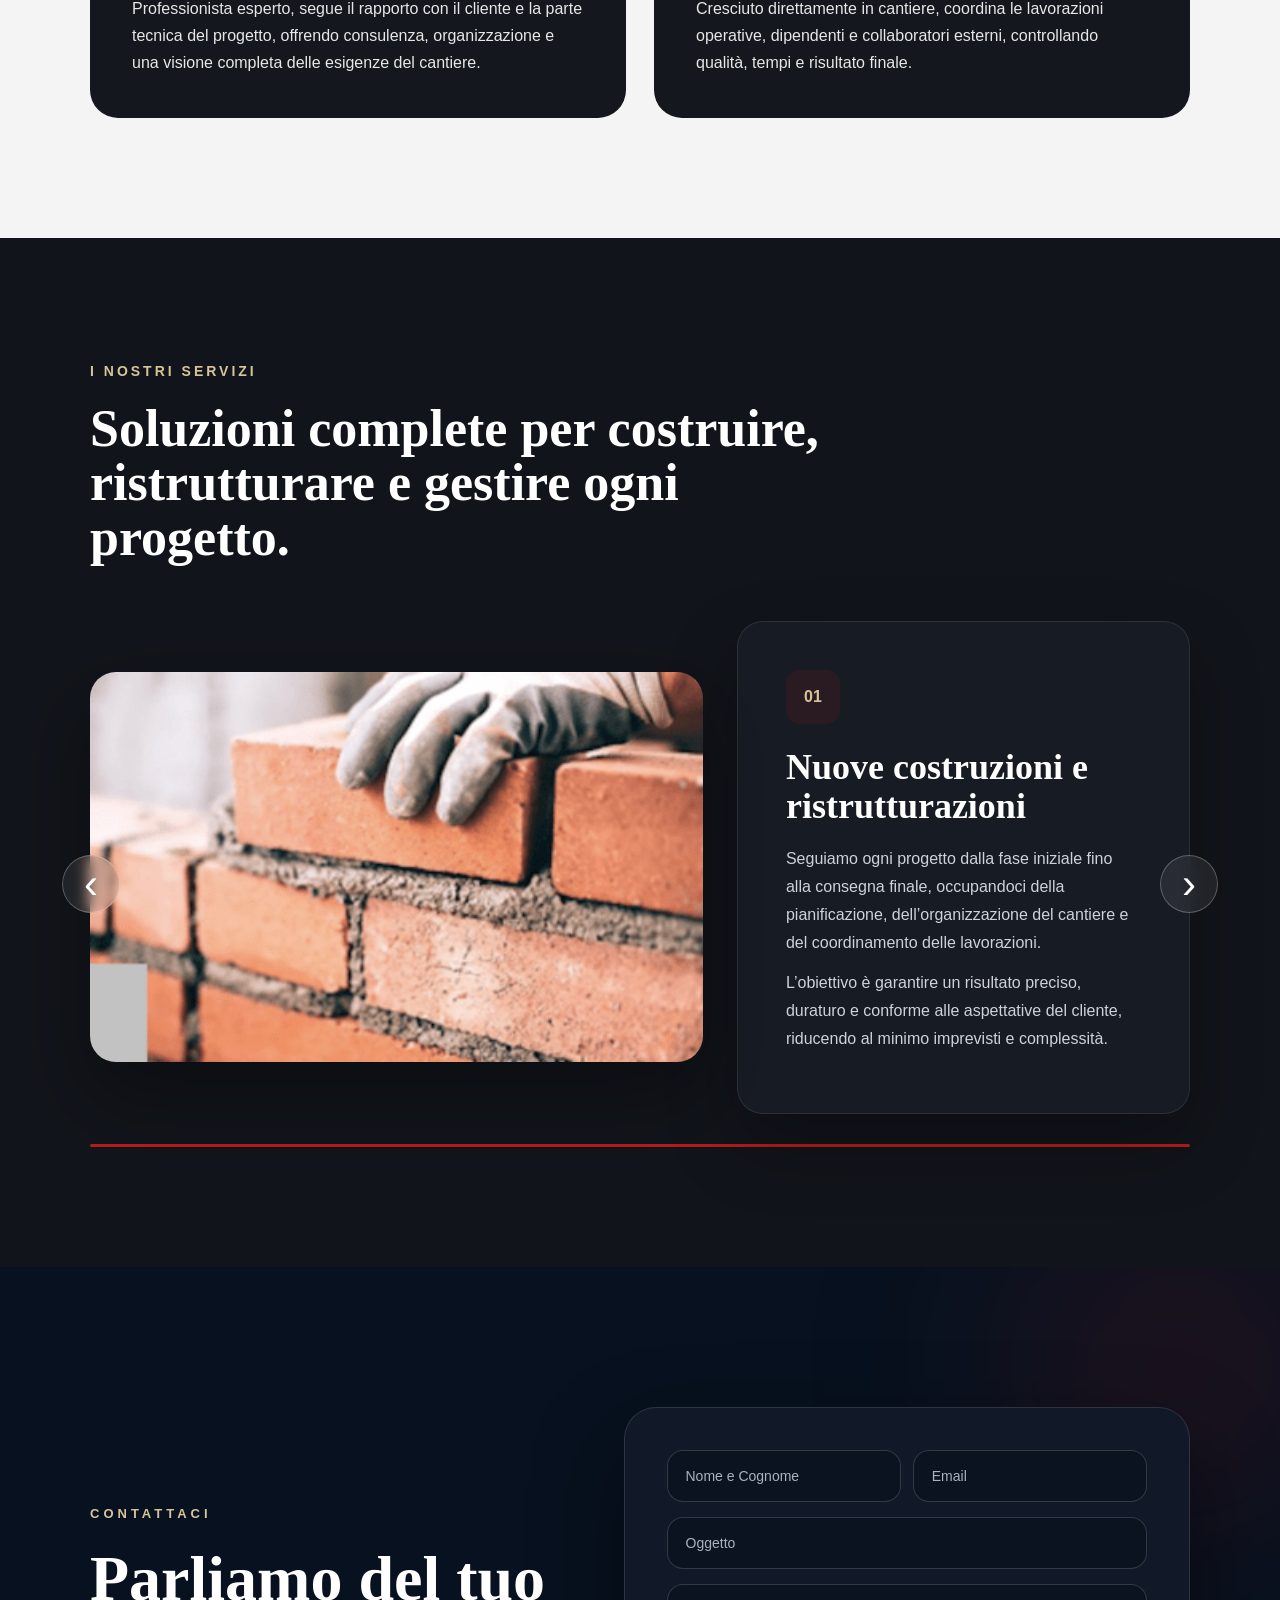
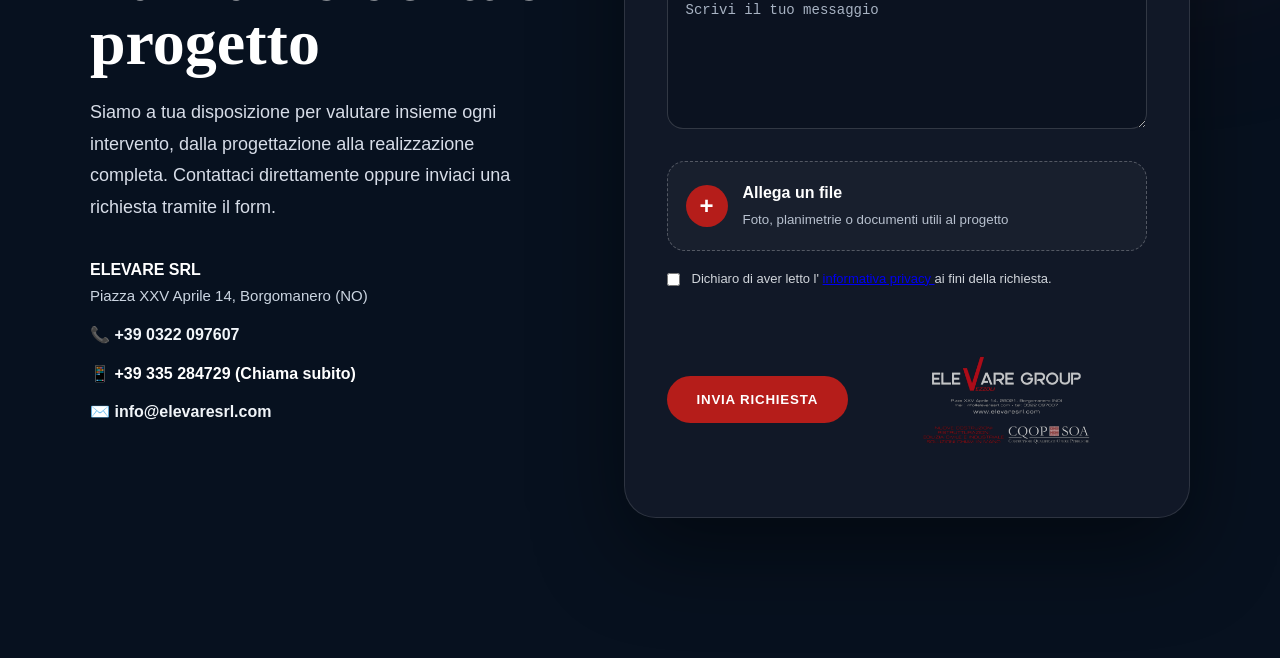
==== commit 968b4562: "aggiunto assets per policy privacy" ====
--- a/src/index.html
+++ b/src/index.html
@@ -6,13 +6,19 @@
   <meta name="viewport" content="width=device-width, initial-scale=1.0">
   <title>Impresa Edile - Demo</title>
 
+  <!-- CSS -->
   <link rel="stylesheet" href="css/style.css">
+
+  <!-- Font Awesome -->
+  <link rel="stylesheet" href="/assets/fontawesome/css/all.min.css">
+
+  <!-- JS (defer per caricare dopo il DOM) -->
   <script defer src="js/main.js"></script>
   <script defer src="js/include.js"></script>
+
+  <!-- Iubenda -->
   <script src="js/iubenda.js"></script>
-  <link rel="stylesheet" href="https://cdnjs.cloudflare.com/ajax/libs/font-awesome/6.5.0/css/all.min.css">
-  <script type="text/javascript"
-    src="https://embeds.iubenda.com/widgets/48510498-5654-4aa4-aea5-aa3a579895fd.js"></script>
+  <script src="https://embeds.iubenda.com/widgets/48510498-5654-4aa4-aea5-aa3a579895fd.js"></script>
 </head>
 
 <body>
--- a/src/css/style.css
+++ b/src/css/style.css
@@ -945,3 +945,12 @@
     bottom: 18px;
   }
 }
+
+.file-upload.active {
+  border-color: #2ecc71;
+}
+
+.file-upload.active .file-icon {
+  background: #2ecc71;
+  color: white;
+}
